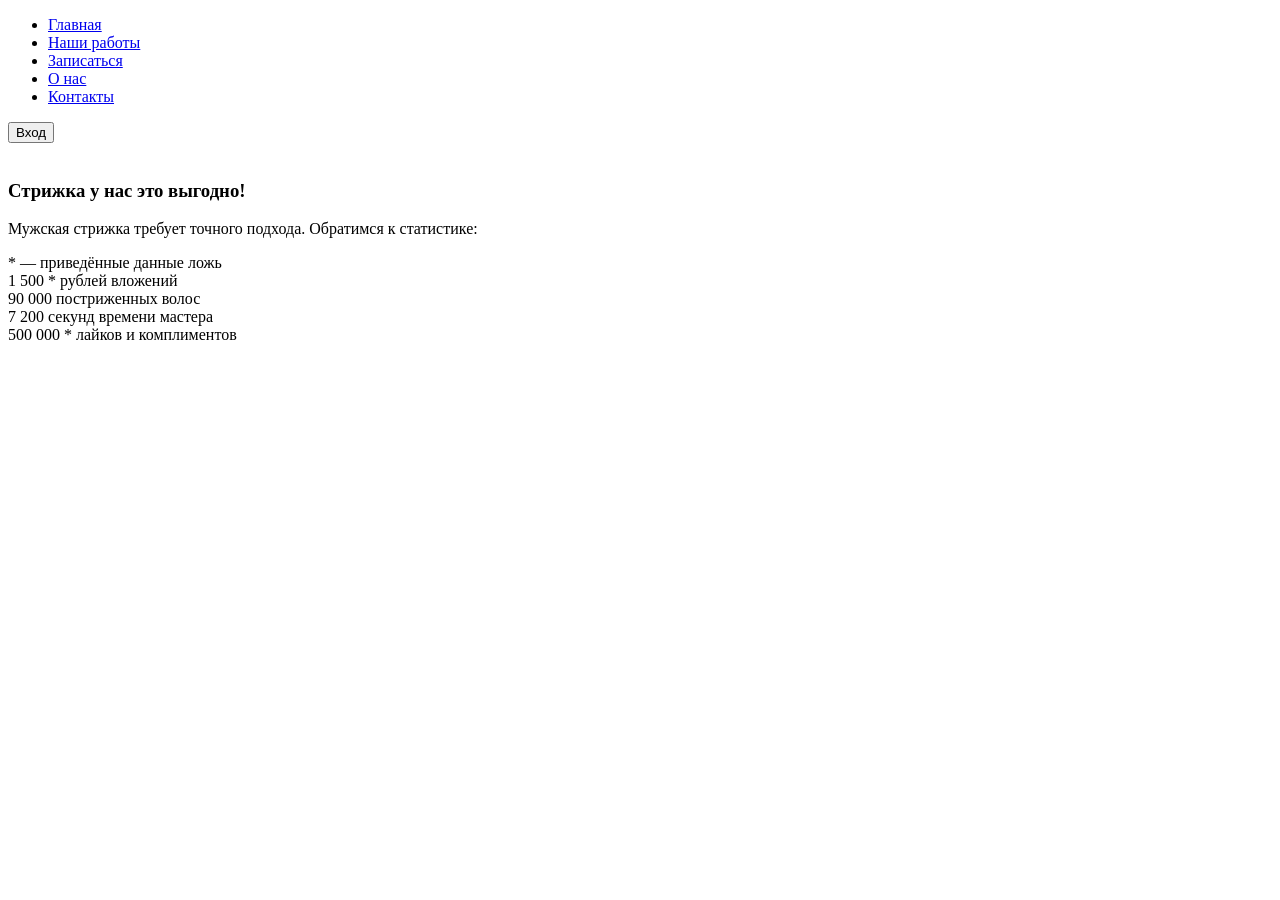
==== index.html @ 7c193f52 "index" ====
<!DOCTYPE html>
<html lang="ru">
<head>
	<meta charset="UTF-8">
	<title>Барбершоп Borodinski</title>
	<meta name="viewport" content="width=device-width,initial-scale=1">
	
	<link href="libs/bootstrap/bootstrap-grid-3.3.1.min.css" rel="stylesheet">
	<link href="css/style.css" rel="stylesheet">

	
</head>
<body>
  
    <header>
        
		<div class="wrap-top">
		
			<div class="container">
				<div class="row">
					<div class="col-md-10">
					
						<nav>
							<ul class="main-menu">
								<li><a href="#">Главная</a></li>
								<li><a href="#">Наши работы</a></li>
								<li><a href="#">Записаться</a></li>
								<li><a href="#">О нас</a></li>
								<li><a href="#">Контакты</a></li>
							</ul>
						</nav>
					
					
					</div>
					<div class="col-md-2">
					
					    <button class="but">Вход</button>
					   
					
					</div>
				</div>
				
				
				
				
				
			</div>
			
			<div class="wrap-logo">
			
				<div class="container">
				
					<div class="row">
						
						<div class="col-md-3"></div>
							
						<div class="col-md-6">
								
							<div class="parent-logo">
								
								<img src="img/logo.png" alt="">
									
							</div>
								
						</div>
							
						<div class="col-md-3"></div>
						
						
						
						
							
					</div>
				
				</div>
			
			</div>
			
			<div class="wrap-number">
			    
				
								
				<div class="number">
									
					<div class="nub-text">
										
						<h3>Стрижка у нас это выгодно!</h3>
						<p>Мужская стрижка требует точного подхода. Обратимся к статистике:</p>
						<span>* — приведённые данные ложь</span>	
					</div>
							
					<div class="nub">
					
					    <div class="number-block">
						
						    <span class="big-num">1 500 *</span>
						    <span>рублей вложений</span>
						</div>
						
					    <div class="number-block">
						
						    <span class="big-num">90 000</span>
						    <span>постриженных волос</span>
						</div> 

					</div>
					
					<div class="nub">
						<div class="number-block">
						
						    <span class="big-num">7 200</span>
						    <span>секунд времени мастера</span>
						</div> 
						
						<div class="number-block">
						
						    <span class="big-num">500 000 *</span>
						    <span>лайков и комплиментов</span>
						</div>
						
					</div>
									
				</div>
					
			
			</div>
		
        </div>
  
  
    </header>


	<script src="js/script.min.js"></script>
</body>
</html>
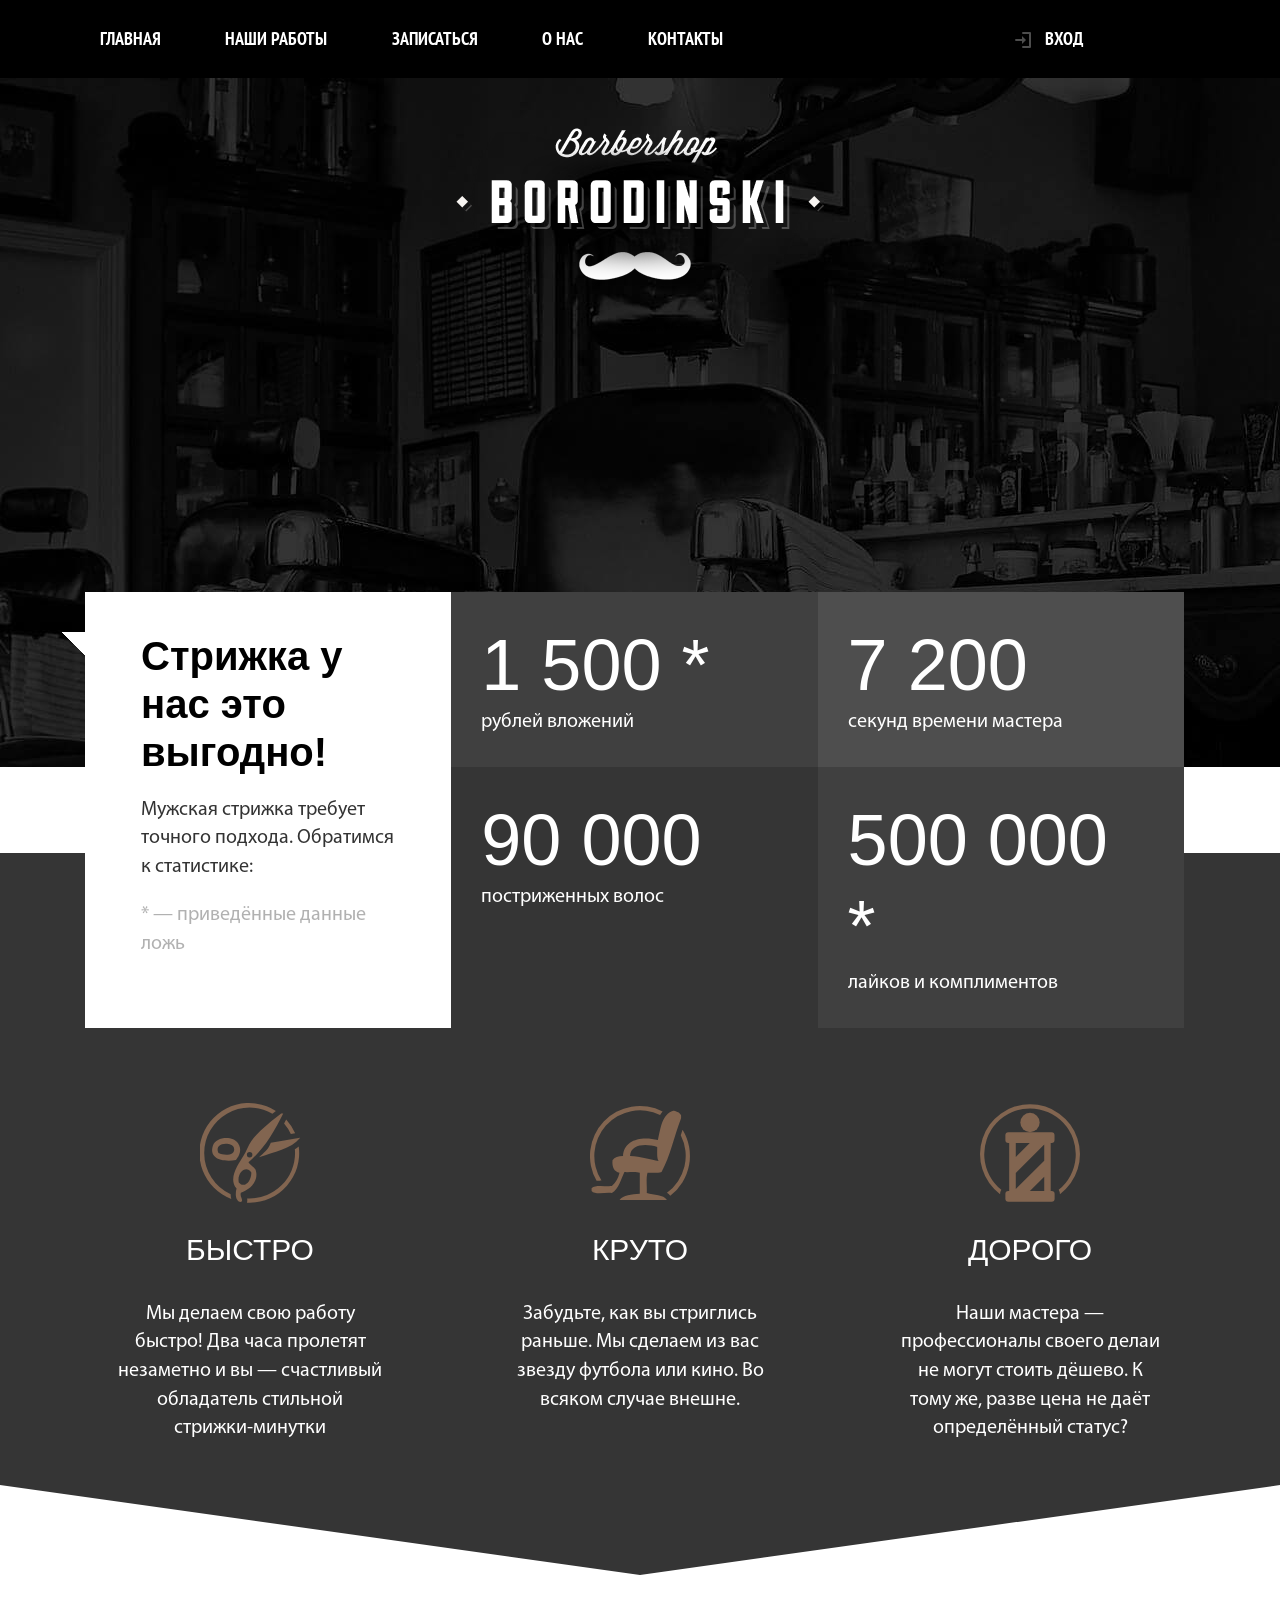
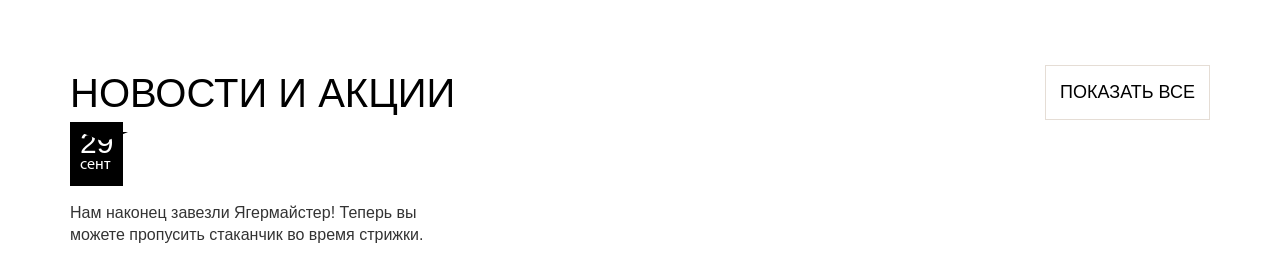
==== commit 4434a576: "progres 10.06" ====
--- a/index.html
+++ b/index.html
@@ -76,60 +76,178 @@
 			
 			</div>
 			
-			<div class="wrap-number">
-			    
-				
-								
-				<div class="number">
-									
-					<div class="nub-text">
-										
-						<h3>Стрижка у нас это выгодно!</h3>
-						<p>Мужская стрижка требует точного подхода. Обратимся к статистике:</p>
-						<span>* — приведённые данные ложь</span>	
-					</div>
-							
-					<div class="nub">
-					
-					    <div class="number-block">
-						
-						    <span class="big-num">1 500 *</span>
-						    <span>рублей вложений</span>
-						</div>
-						
-					    <div class="number-block">
-						
-						    <span class="big-num">90 000</span>
-						    <span>постриженных волос</span>
-						</div> 
-
-					</div>
-					
-					<div class="nub">
-						<div class="number-block">
-						
-						    <span class="big-num">7 200</span>
-						    <span>секунд времени мастера</span>
-						</div> 
-						
-						<div class="number-block">
-						
-						    <span class="big-num">500 000 *</span>
-						    <span>лайков и комплиментов</span>
-						</div>
-						
-					</div>
-									
-				</div>
-					
-			
-			</div>
+		
 		
         </div>
   
   
     </header>
-
+	
+	
+	<div class="wrap-number">
+			    
+				
+								
+		<div class="number">
+									
+			<div class="nub-text">
+										
+				<h3>Стрижка у нас это выгодно!</h3>
+				<p>Мужская стрижка требует точного подхода. Обратимся к статистике:</p>
+				<span>* — приведённые данные ложь</span>	
+			</div>
+							
+			<div class="nub">
+					
+				<div class="number-block">
+						
+				    <span class="big-num">1 500 *</span>
+				    <span>рублей вложений</span>
+					
+				</div>
+						
+				<div class="number-block">
+						
+					<span class="big-num">90 000</span>
+					<span>постриженных волос</span>
+							
+				</div> 
+
+			</div>
+					
+			<div class="nub">
+						
+				<div class="number-block">
+						
+					<span class="big-num">7 200</span>
+					<span>секунд времени мастера</span>
+					
+				</div> 
+						
+				<div class="number-block">
+						
+				    <span class="big-num">500 000 *</span>
+					<span>лайков и комплиментов</span>
+							
+				</div>
+						
+			</div>
+									
+		</div>
+					
+			
+	</div>
+	
+	<div class="info-wrap">
+	    
+		<div class="container">
+		
+		    <div class="row">
+			    
+				<div class="paren-info">
+			
+					<div class="col-md-4">
+					    
+						<img src="img/advantage-1-illustration.svg" alt="">
+						
+						<span class="title">БЫСТРО</span>
+						<p>Мы делаем свою работу быстро! Два часа пролетят незаметно и вы — счастливый обладатель стильной стрижки-минутки</p>
+					
+					</div>
+					
+					<div class="col-md-4">
+					
+					    
+						<img src="img/advantage-2-illustration.svg" alt="">
+						<span class="title">КРУТО</span>
+					    <p>Забудьте, как вы стриглись раньше. Мы сделаем из вас звезду футбола или кино. 
+						Во всяком случае внешне.
+						</p> 
+												 
+					</div>
+					
+					<div class="col-md-4">
+					
+					    <img src="img/advantage-3-illustration.svg" alt="">
+						<span class="title">ДОРОГО</span>
+					    <p>Наши мастера — профессионалы своего делаи не могут стоить дёшево. К тому же, разве цена не даёт определённый статус?</p>
+						
+					</div>
+			    
+				</div>
+			
+			</div>
+		
+		
+		</div>
+		
+		
+		
+		
+		<div class="header-triangle_block">
+			<svg class="header-triangle_image"  viewBox="0 0 100 100" preserveAspectRatio="none">
+				<polygon fill="#fff"  points="50,50 100,0 100,100 0,100, 0,0"></polygon>
+			</svg>
+				
+        </div>
+	
+	</div>
+
+	
+	<div class="news-wrap">
+	
+	    <div class="container">
+		    
+			<div class="row">
+			
+				<div class="col-md-10">
+				
+				    <span class="news-title">Новости и акции</span>
+				
+				</div>
+				<div class="col-md-2">
+				
+				    <div class="but-transparent">
+					
+					    <span>ПОКАЗАТЬ ВСЕ</span>
+					
+					</div>
+				
+				</div>
+				
+		    </div>
+			
+			<div class="row">
+			    
+				<div class="news">
+				
+					<div class="col-md-4">
+					
+					    <div class="once-new">
+						
+						    <div class="new-data">
+							
+								<span>29</span>
+								<span>сент</span>
+								
+							</div>
+							
+							<p>Нам наконец завезли Ягермайстер! Теперь вы можете пропусить стаканчик во время стрижки.</p>
+						
+						</div>
+					
+					</div>
+					<div class="col-md-4"></div>
+					<div class="col-md-4"></div>
+				</div>
+			
+			</div>
+			
+			
+		</div>
+	
+	</div>
+	
 
 	<script src="js/script.min.js"></script>
 </body>
--- a/css/style.css
+++ b/css/style.css
@@ -0,0 +1,204 @@
+@import url("normalize.css");
+@import url("fonts.css");
+.wrap-top {
+  background-color: #000; }
+
+.main-menu {
+  padding: 0px;
+  margin: 0px; }
+  .main-menu li {
+    display: inline-block;
+    padding: 0px 30px; }
+    .main-menu li a {
+      color: #fff;
+      text-transform: uppercase;
+      font-family: "PTSans NarrowBold", sans-serif;
+      font-size: 18px;
+      display: block;
+      padding: 26px 0px;
+      position: relative; }
+      .main-menu li a:hover::after {
+        position: absolute;
+        content: "";
+        width: 100%;
+        height: 3px;
+        background-color: #826550;
+        bottom: -3px;
+        left: 0px;
+        right: 0px; }
+
+.but {
+  background-color: transparent;
+  font-family: "PTSans NarrowBold", sans-serif;
+  color: #fff;
+  font-size: 18px;
+  text-transform: uppercase;
+  border: 0px;
+  padding: 26px 0px;
+  position: relative;
+  display: block; }
+  .but:hover::after {
+    background-image: url("../img/login-tablet-hover.png"); }
+  .but::after {
+    position: absolute;
+    content: "";
+    background-image: url("../img/login.png");
+    width: 16px;
+    height: 16px;
+    left: -30px;
+    top: 32px;
+    background-size: cover; }
+
+.wrap-logo {
+  background-image: url("../img/bg-index.jpg");
+  background-size1: cover;
+  background-position: center 0px;
+  padding-bottom: 175px; }
+  .wrap-logo .parent-logo {
+    padding: 50px 0px 260px 0px;
+    text-align: center; }
+
+.wrap-number {
+  background-color1: #353535; }
+
+.number {
+  display: flex;
+  max-width: 1110px;
+  margin: -175px auto 0px auto;
+  position: relative;
+  z-index: 1; }
+  .number div {
+    width: 33%;
+    display: block; }
+  .number .nub:nth-child(2) div:nth-child(1) {
+    background-color: #404040; }
+  .number .nub:nth-child(2) div:nth-child(2) {
+    background-color: #353535; }
+  .number .nub:nth-child(3) div:nth-child(1) {
+    background-color: #4e4e4e; }
+  .number .nub:nth-child(3) div:nth-child(2) {
+    background-color: #404040; }
+  .number .nub-text {
+    background-color: #fff;
+    padding: 40px 56px 2px 56px;
+    position: relative; }
+    .number .nub-text::before {
+      position: absolute;
+      content: "";
+      background-image: url("../img/triangle.png");
+      width: 23px;
+      height: 23px;
+      left: -23px;
+      top: 40px; }
+    .number .nub-text h3 {
+      font-family: "PT Sans Narrow", sans-serif;
+      font-size: 40px;
+      color: #000;
+      line-height: 1.2;
+      margin: 0px; }
+    .number .nub-text p {
+      font-family: "Myriad Pro Regular", sans-serif;
+      font-size: 20px; }
+    .number .nub-text span {
+      font-family: "Myriad Pro Regular", sans-serif;
+      font-size: 20px;
+      color: #000;
+      opacity: 0.3; }
+  .number .nub div {
+    width: 100%;
+    padding: 30px; }
+  .number .nub .number-block .big-num {
+    font-family: "PT Sans Narrow", sans-serif;
+    font-size: 72px;
+    color: #ffffff;
+    display: block;
+    line-height: 1.2; }
+  .number .nub .number-block span {
+    font-family: "Myriad Pro Regular", sans-serif;
+    font-size: 20px;
+    color: #fff; }
+
+.info-wrap {
+  background-color: #353535;
+  margin-top: -175px;
+  padding-top: 250px;
+  color: #fff;
+  position: relative;
+  padding-bottom: 200px; }
+
+.paren-info img {
+  max-width: 100px;
+  height: 100px; }
+
+.paren-info div {
+  text-align: center; }
+
+.paren-info .title {
+  display: block;
+  font-family: "PT Sans Narrow", sans-serif;
+  font-size: 30px;
+  padding: 26px 0px; }
+
+.paren-info p {
+  font-family: "Myriad Pro Regular", sans-serif;
+  font-size: 20px;
+  padding: 2px 46px;
+  margin-top: 0px; }
+
+.header-triangle_block {
+  width: 100%;
+  position: absolute;
+  bottom: 0px;
+  margin: 0rem auto; }
+
+.header-triangle_image {
+  height: 180px;
+  width: 100%;
+  bottom: 0px;
+  position: absolute; }
+
+.news-wrap .news-title {
+  font-family: "PT Sans Narrow", sans-serif;
+  font-size: 40px;
+  text-transform: uppercase;
+  color: #000; }
+
+.but-transparent {
+  border: 1px solid #e5ddd5;
+  cursor: pointer; }
+  .but-transparent:hover span {
+    color: #826550; }
+  .but-transparent span {
+    font-family: "PT Sans Narrow", sans-serif;
+    font-size: 18px;
+    text-transform: uppercase;
+    color: #000;
+    display: block;
+    padding: 14px;
+    text-align: center; }
+
+.news .new-data {
+  background-color: #000;
+  color: #fff;
+  display: inline-block;
+  padding: 10px;
+  position: relative; }
+  .news .new-data p {
+    font-size: 18px;
+    font-family: "Myriad Pro Regular", sans-serif; }
+  .news .new-data span:first-child {
+    font-size: 30px;
+    font-family: "PT Sans Narrow", sans-serif;
+    display: block;
+    line-height: 0.7; }
+  .news .new-data span:last-child {
+    font-size: 16px;
+    font-family: "Myriad Pro Regular", sans-serif;
+    line-height: 0.7; }
+  .news .new-data:before {
+    position: absolute;
+    content: "";
+    background-image: url("../img/Vector_Smart_Object.svg");
+    background-repeat: no-repeat;
+    width: 100px;
+    height: 10px; }
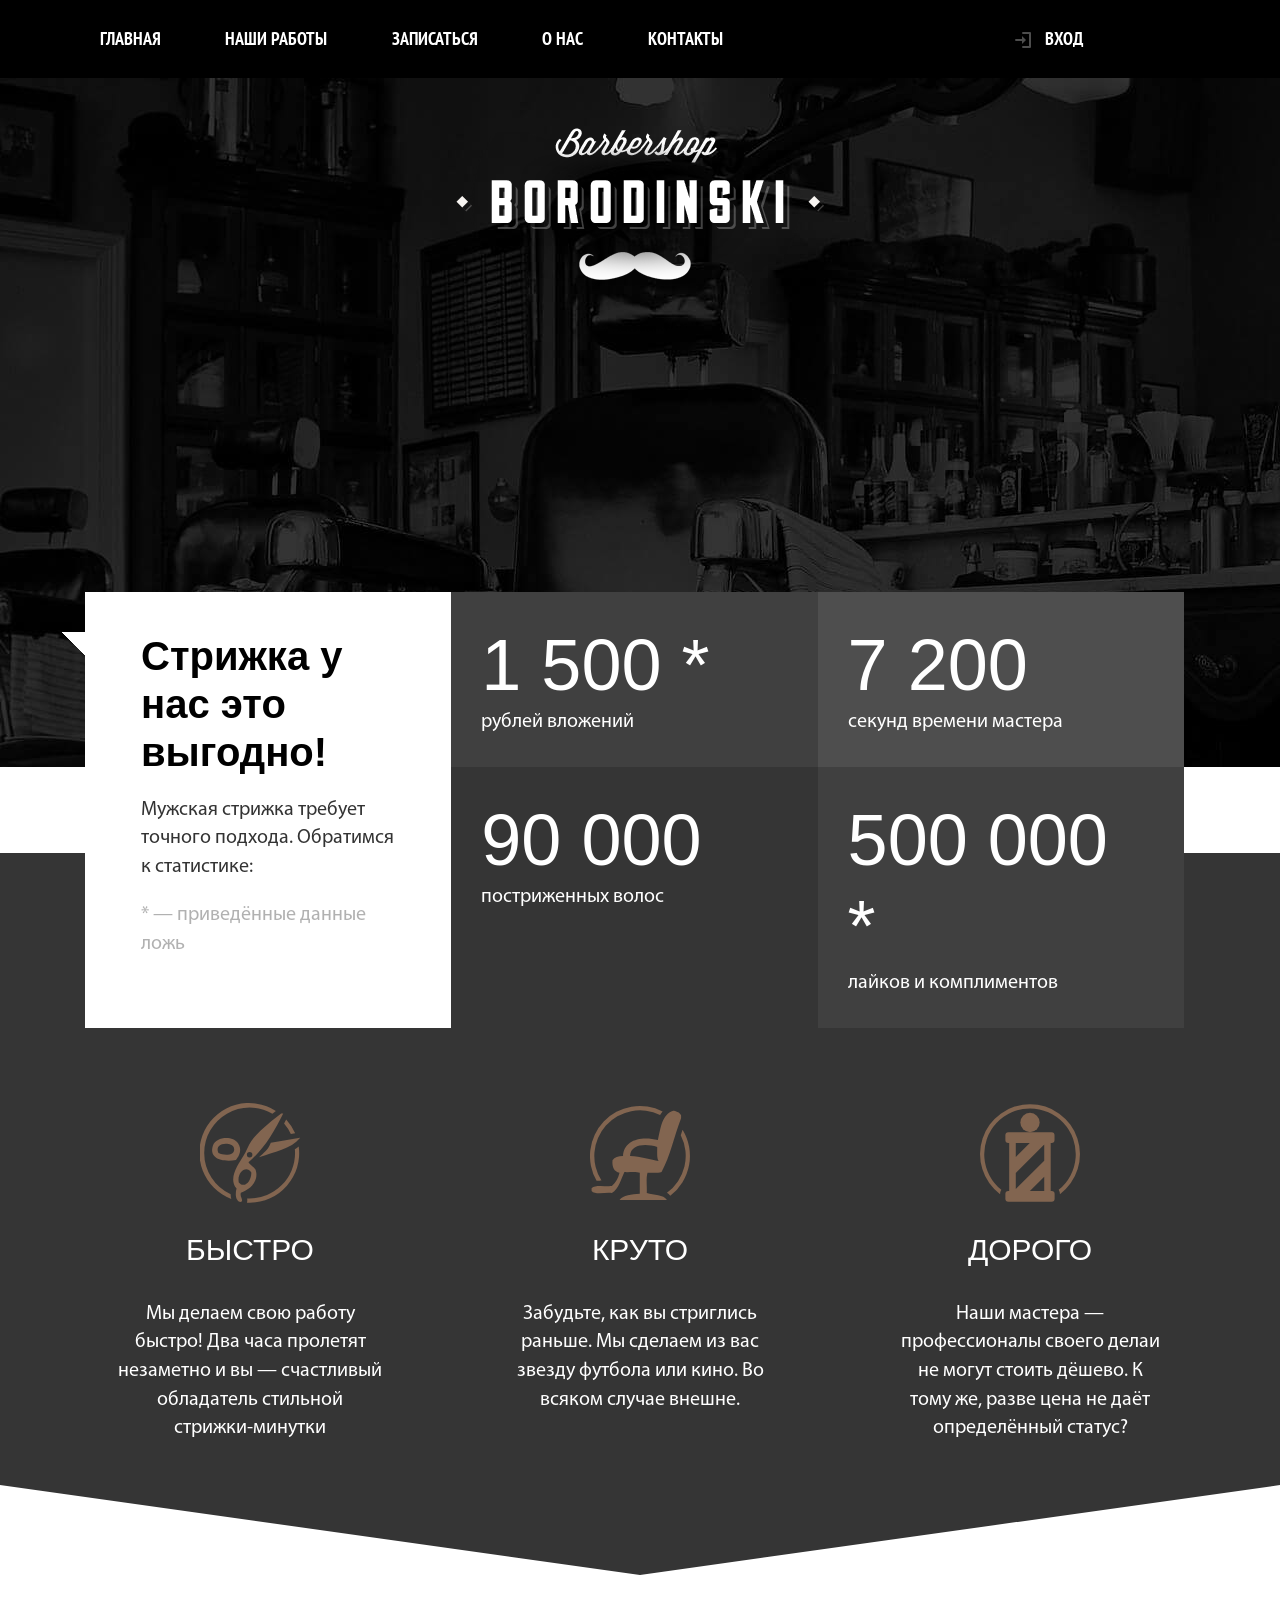
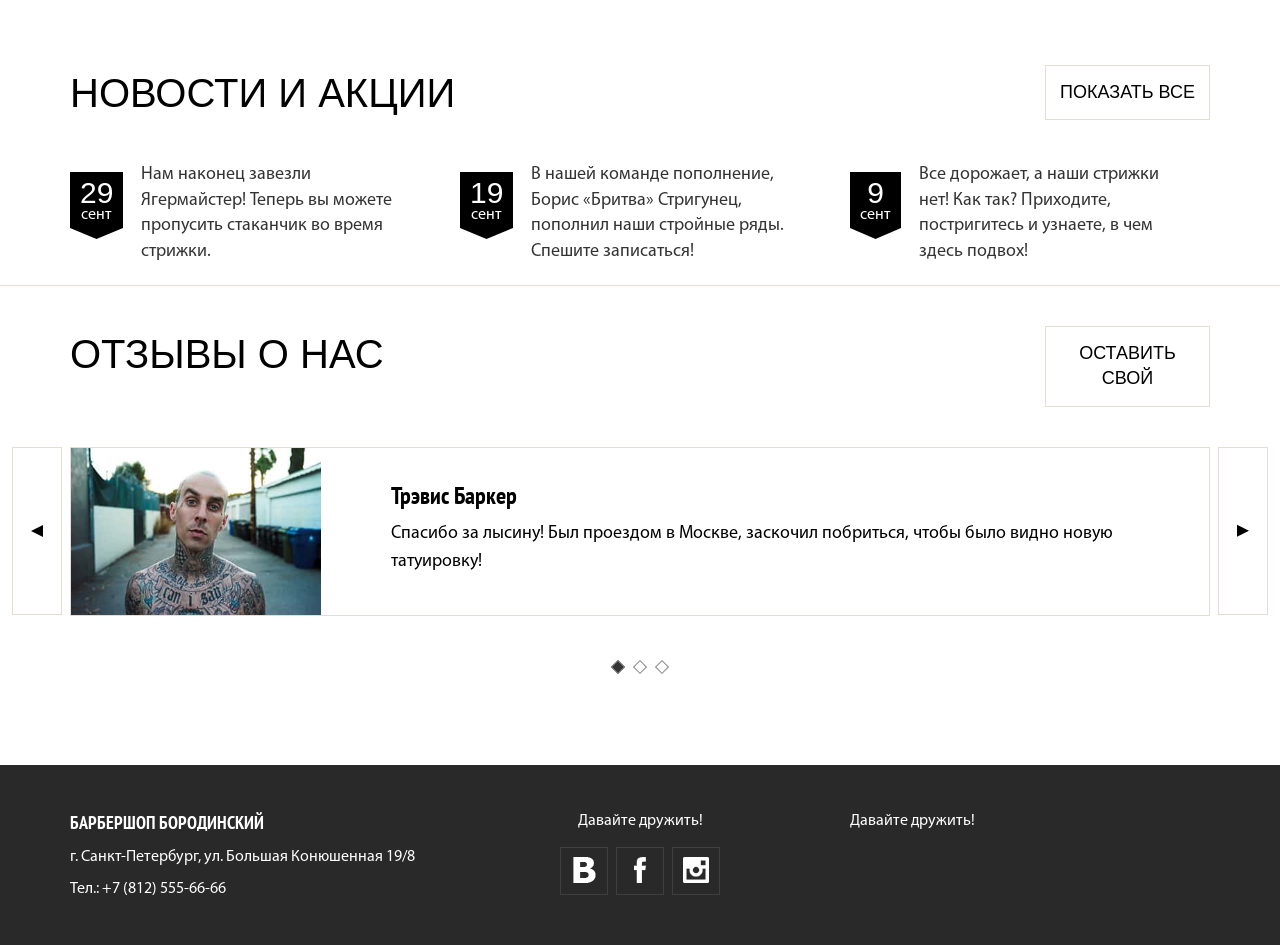
==== commit 654110cc: "progres 11.06" ====
--- a/index.html
+++ b/index.html
@@ -5,10 +5,12 @@
 	<title>Барбершоп Borodinski</title>
 	<meta name="viewport" content="width=device-width,initial-scale=1">
 	
+	<link href="libs/owlcarousel/owl.theme.default.css" type="text/css" rel="stylesheet" />
+	
 	<link href="libs/bootstrap/bootstrap-grid-3.3.1.min.css" rel="stylesheet">
 	<link href="css/style.css" rel="stylesheet">
 
-	
+	<script src="libs/jquery-3.1.1.min.js"></script> 
 </head>
 <body>
   
@@ -219,7 +221,7 @@
 			
 			<div class="row">
 			    
-				<div class="news">
+				<div class="news clearfix">
 				
 					<div class="col-md-4">
 					
@@ -232,13 +234,52 @@
 								
 							</div>
 							
-							<p>Нам наконец завезли Ягермайстер! Теперь вы можете пропусить стаканчик во время стрижки.</p>
-						
-						</div>
-					
-					</div>
-					<div class="col-md-4"></div>
-					<div class="col-md-4"></div>
+							<div class="new">
+								<p>Нам наконец завезли Ягермайстер! Теперь вы можете пропусить стаканчик во время стрижки.</p>
+						    </div>
+							
+						</div>
+					
+					</div>	
+					
+					<div class="col-md-4">
+					
+					    <div class="once-new">
+						
+						    <div class="new-data">
+							
+								<span>19</span>
+								<span>сент</span>
+								
+							</div>
+							
+							<div class="new">
+								<p>В нашей команде пополнение, Борис «Бритва» Стригунец, пополнил наши стройные ряды. Спешите записаться!</p>
+						    </div>
+							
+						</div>
+					
+					</div>	
+					
+					<div class="col-md-4">
+					
+					    <div class="once-new">
+						
+						    <div class="new-data">
+							
+								<span>9</span>
+								<span>сент</span>
+								
+							</div>
+							
+							<div class="new">
+								<p>Все дорожает, а наши стрижки нет! Как так? Приходите, постригитесь и узнаете, в чем здесь подвох!</p>
+						    </div>
+							
+						</div>
+					
+					</div>
+					
 				</div>
 			
 			</div>
@@ -248,7 +289,153 @@
 	
 	</div>
 	
+	
+	<div class="reviews-wrap">
+	
+	    <div class="container">
+		
+	    	<div class="row">
+			
+				<div class="col-md-10">
+				
+				    <span class="news-title">Отзывы о нас</span>
+				
+				</div>
+				
+				<div class="col-md-2">
+				
+				    <div class="but-transparent">
+					
+					    <span>Оставить свой</span>
+					
+					</div>
+				
+				</div>
+				
+		    </div>
+			
+			<div class="row">
+			    
+				<div class="col-md-12">
+				
+					<div class="slider owl-carousel parent-slider">
+					
+					
+						<div class="slide">
+						
+							<div class="slide-img">
+							
+								<img src="img/travis.jpg" alt="">
+							
+							</div>
+							
+							<div class="slide-text">
+							
+								<span class="slide-name">Трэвис Баркер</span>
+								<p>Спасибо за лысину! Был проездом в Москве, заскочил побриться, чтобы было видно новую татуировку!</p>
+							
+							</div>
+						
+						</div>
+								
+								
+						<div class="slide">
+						
+							<div class="slide-img">
+							
+								<img src="img/travis.jpg" alt="">
+							
+							</div>
+							
+							<div class="slide-text">
+							
+								<span class="slide-name">Трэвис Баркер</span>
+								<p>Спасибо за лысину! Был проездом в Москве, заскочил побриться, чтобы было видно новую татуировку!</p>
+							
+							</div>
+						
+						</div>
+						
+						
+						<div class="slide">
+						
+							<div class="slide-img">
+							
+								<img src="img/travis.jpg" alt="">
+							
+							</div>
+							
+							<div class="slide-text">
+							
+								<span class="slide-name">Трэвис Баркер</span>
+								<p>Спасибо за лысину! Был проездом в Москве, заскочил побриться, чтобы было видно новую татуировку!</p>
+							
+							</div>
+						
+						</div>
+					
+					
+					</div>
+			    
+				</div>
+			
+			</div>
+			
+			
+			
+	    </div>
+	
+	</div>
+	
+	<footer>
+	
+	    <div class="container">
+		
+		    <div class="row">
+		
+				<div class="col-md-4">
+				
+				    <span class="foot-title">Барбершоп Бородинский</span>
 
-	<script src="js/script.min.js"></script>
+					<span>г. Санкт-Петербург, ул. Большая Конюшенная 19/8<br>
+					Тел.: +7 (812) 555-66-66</span>
+				
+				
+				</div>
+				
+				<div class="col-md-4">
+				
+				    <div class="social">
+				    
+					    <span>Давайте дружить!</span>
+						
+						<div class="social-wrap">
+						
+						    <a href="#"><img src="img/vk-big.png" alt=""></a>
+						    <a href="#"><img src="img/fb-big.png" alt=""></a>
+						    <a href="#"><img src="img/ig-big.png" alt=""></a>
+						
+						</div>
+					
+					</div>
+				
+				</div>
+				
+				<div class="col-md-4">
+				
+				    <span>Давайте дружить!</span>
+				
+				</div>
+			
+			</div>
+		
+		</div>
+	
+	</footer>
+
+	<script src="libs/owlcarousel/owl.carousel.min.js"></script>
+    
+	<script src="js/common.js"></script>
+	<!-- <script src="js/script.min.js"></script> -->
 </body>
 </html>
--- a/css/style.css
+++ b/css/style.css
@@ -1,5 +1,50 @@
 @import url("normalize.css");
 @import url("fonts.css");
+.owl-stage {
+  display: flex; }
+
+.owl-stage-outer {
+  overflow: hidden; }
+
+.owl-prev,
+.owl-next {
+  width: 50px;
+  border: 1px solid #e5ddd5;
+  height: 100%;
+  cursor: pointer;
+  display: flex;
+  justify-content: center; }
+  .owl-prev img,
+  .owl-next img {
+    max-width: 12px; }
+
+.owl-nav {
+  position: absolute;
+  width: 100%;
+  height: 100%;
+  top: 0px;
+  max-height: 168px; }
+
+.owl-next {
+  float: right;
+  margin-right: -58px; }
+
+.owl-prev {
+  float: left;
+  margin-left: -58px; }
+
+.owl-dots {
+  margin-top: 40px; }
+
+body .owl-dots .owl-dot {
+  border-radius: 0px;
+  border: 1px solid #858483;
+  transform: rotate(45deg);
+  cursor: pointer; }
+
+body .owl-dots .owl-dot.active {
+  background-color: #353535; }
+
 .wrap-top {
   background-color: #000; }
 
@@ -157,7 +202,7 @@
   bottom: 0px;
   position: absolute; }
 
-.news-wrap .news-title {
+.news-title {
   font-family: "PT Sans Narrow", sans-serif;
   font-size: 40px;
   text-transform: uppercase;
@@ -177,28 +222,104 @@
     padding: 14px;
     text-align: center; }
 
-.news .new-data {
-  background-color: #000;
-  color: #fff;
-  display: inline-block;
-  padding: 10px;
+.news-wrap {
+  border-bottom: 1px solid #e5ddd5; }
+
+.news {
+  margin: 40px 0px 20px 0px; }
+  .news .new-data {
+    background-color: #000;
+    color: #fff;
+    display: inline-block;
+    padding: 10px;
+    position: relative;
+    padding-bottom: 2px;
+    text-align: center; }
+    .news .new-data p {
+      font-size: 18px;
+      font-family: "Myriad Pro Regular", sans-serif; }
+    .news .new-data span:first-child {
+      font-size: 30px;
+      font-family: "PT Sans Narrow", sans-serif;
+      display: block;
+      line-height: 0.7; }
+    .news .new-data span:last-child {
+      font-size: 16px;
+      font-family: "Myriad Pro Regular", sans-serif;
+      line-height: 0.7; }
+    .news .new-data:before {
+      position: absolute;
+      content: "";
+      background-image: url("../img/Vector_Smart_Object.svg");
+      background-repeat: no-repeat;
+      width: 100%;
+      height: 12px;
+      bottom: -12px;
+      left: 0px;
+      right: 0px; }
+  .news .new p {
+    font-family: "Myriad Pro Regular", sans-serif;
+    font-size: 18px;
+    margin: 0px 18px; }
+  .news .once-new {
+    display: flex; }
+    .news .once-new .new-data {
+      align-self: start;
+      margin: 10px 0px; }
+
+.reviews-wrap {
+  padding: 40px 0px; }
+
+.slider {
+  margin: 40px 0px;
   position: relative; }
-  .news .new-data p {
+  .slider .slide {
+    display: flex;
+    border: 1px solid #e5ddd5; }
+  .slider .slide-img img {
+    max-width: 250px; }
+  .slider .slide-text {
+    padding: 0px 70px;
+    align-self: center; }
+    .slider .slide-text span {
+      font-family: "PTSans NarrowBold", sans-serif;
+      font-size: 24px;
+      color: #000;
+      font-weight: bold; }
+    .slider .slide-text p {
+      font-family: "Myriad Pro Regular", sans-serif;
+      font-size: 18px;
+      color: #000;
+      margin: 6px 0px;
+      line-height: 1.6; }
+
+footer {
+  background-color: #292929;
+  padding: 40px 0px;
+  color: #fff; }
+  footer span {
+    display: block;
+    font-family: "Myriad Pro Regular", sans-serif;
+    line-height: 2; }
+  footer .foot-title {
+    font-family: "PTSans NarrowBold", sans-serif;
     font-size: 18px;
-    font-family: "Myriad Pro Regular", sans-serif; }
-  .news .new-data span:first-child {
-    font-size: 30px;
-    font-family: "PT Sans Narrow", sans-serif;
-    display: block;
-    line-height: 0.7; }
-  .news .new-data span:last-child {
-    font-size: 16px;
-    font-family: "Myriad Pro Regular", sans-serif;
-    line-height: 0.7; }
-  .news .new-data:before {
-    position: absolute;
-    content: "";
-    background-image: url("../img/Vector_Smart_Object.svg");
-    background-repeat: no-repeat;
-    width: 100px;
-    height: 10px; }
+    color: #fff;
+    text-transform: uppercase; }
+  footer .social {
+    text-align: center; }
+  footer .social-wrap {
+    display: flex;
+    justify-content: center;
+    padding: 10px 0px; }
+    footer .social-wrap a {
+      display: inline-block;
+      height: 48px;
+      width: 48px;
+      border: 1px solid #3f3f3f;
+      padding-top: 9px;
+      text-align: center;
+      margin: 0px 4px; }
+      footer .social-wrap a img {
+        height: 26px;
+        display: inline-block; }
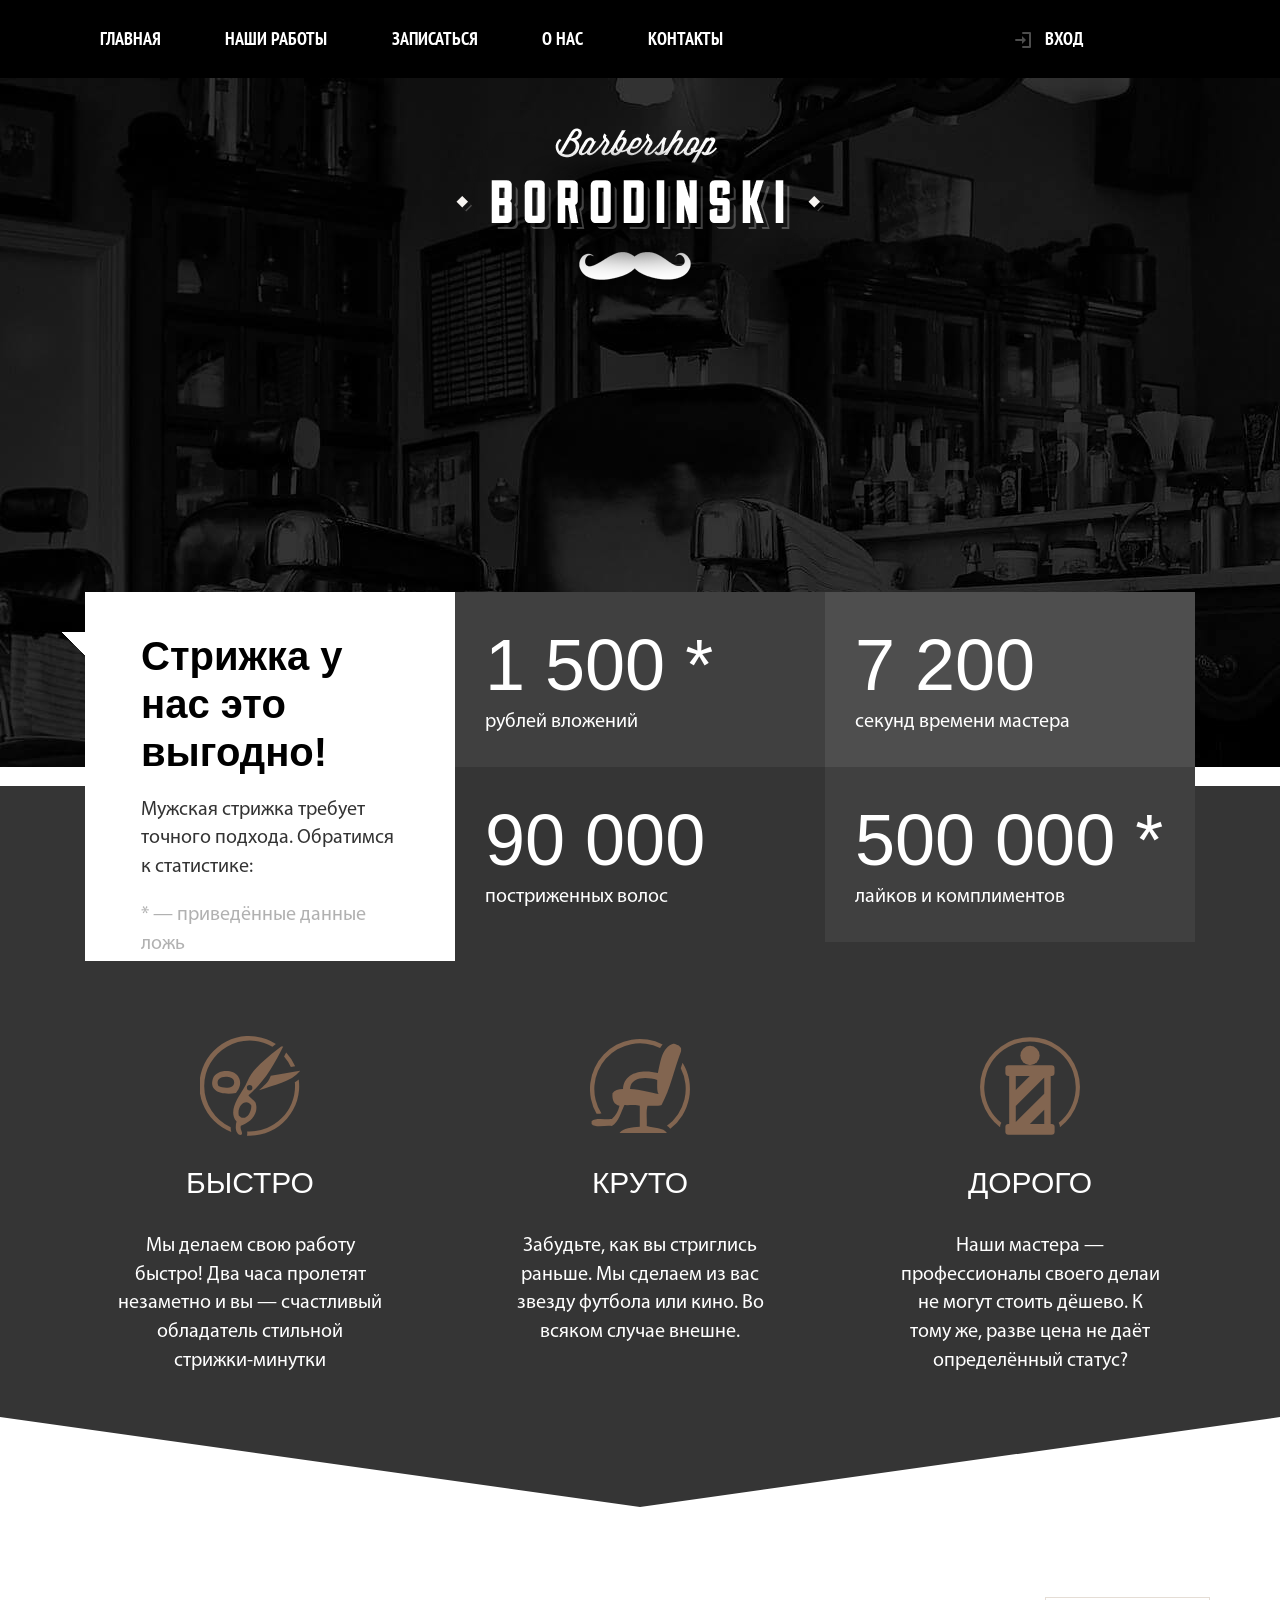
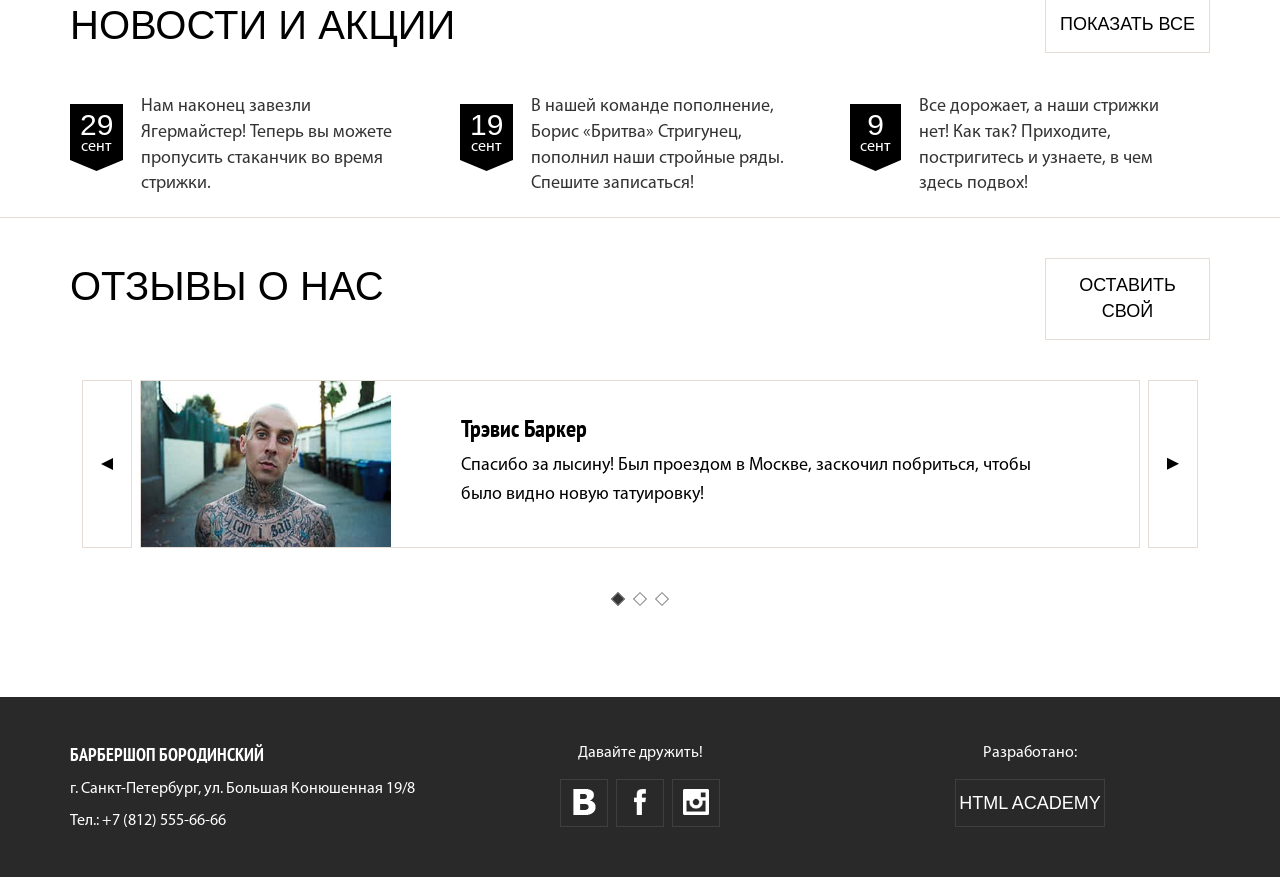
==== commit eb7a1b2f: "progres 15.06" ====
--- a/index.html
+++ b/index.html
@@ -6,6 +6,7 @@
 	<meta name="viewport" content="width=device-width,initial-scale=1">
 	
 	<link href="libs/owlcarousel/owl.theme.default.css" type="text/css" rel="stylesheet" />
+	<link href="libs/wow/animate.css" type="text/css" rel="stylesheet" />
 	
 	<link href="libs/bootstrap/bootstrap-grid-3.3.1.min.css" rel="stylesheet">
 	<link href="css/style.css" rel="stylesheet">
@@ -20,7 +21,7 @@
 		
 			<div class="container">
 				<div class="row">
-					<div class="col-md-10">
+					<div class="col-xs-12 col-sm-10 col-md-10">
 					
 						<nav>
 							<ul class="main-menu">
@@ -34,9 +35,48 @@
 					
 					
 					</div>
-					<div class="col-md-2">
-					
-					    <button class="but">Вход</button>
+					<div class="col-xs-12 col-sm-2 col-md-2">
+					
+					    <button class="but click-popap">Вход</button>
+						
+						
+						<div class="modal-close">
+
+
+							<div class="modal-content modal-content-show form-view" style="max-width: 280px;">
+
+								<div class="close-button"></div>
+
+								<h2>Получить чек-лист на подготовку груза</h2>
+
+
+								<div class="parent-popap">
+
+									<form method="post" action="email.php" id="question7">
+                                        <input name="form-name" type="hidden" value="Консультация">
+										<label for="name7">Ваше имя</label>
+										<input name="name7" id="name7" type="text"><br>
+
+										<label for="mail7">Ваша почта</label>
+										<input name="mail7" id="mail7" type="tel"><br>
+
+
+										<div class="mail-result"></div>
+										<input value="Отправить" type="submit" onclick="yaCounter51824444.reachGoal('form7'); return true;">
+
+									</form>
+
+								</div>
+
+
+							</div>
+
+
+
+
+					   	</div>
+						
+						
 					   
 					
 					</div>
@@ -150,30 +190,37 @@
 			
 					<div class="col-md-4">
 					    
-						<img src="img/advantage-1-illustration.svg" alt="">
-						
-						<span class="title">БЫСТРО</span>
-						<p>Мы делаем свою работу быстро! Два часа пролетят незаметно и вы — счастливый обладатель стильной стрижки-минутки</p>
-					
+						<div class="info-block">
+							
+							<img src="img/advantage-1-illustration.svg" alt="">
+							
+							<span class="title">БЫСТРО</span>
+							<p>Мы делаем свою работу быстро! Два часа пролетят незаметно и вы — счастливый обладатель стильной стрижки-минутки</p>
+							
+					    </div>
 					</div>
 					
 					<div class="col-md-4">
-					
 					    
-						<img src="img/advantage-2-illustration.svg" alt="">
-						<span class="title">КРУТО</span>
-					    <p>Забудьте, как вы стриглись раньше. Мы сделаем из вас звезду футбола или кино. 
-						Во всяком случае внешне.
-						</p> 
-												 
+					    <div class="info-block">
+							<img src="img/advantage-2-illustration.svg" alt="">
+							<span class="title">КРУТО</span>
+							<p>Забудьте, как вы стриглись раньше. Мы сделаем из вас звезду футбола или кино. 
+							Во всяком случае внешне.
+							</p> 
+													 
+						</div>
+						
 					</div>
 					
 					<div class="col-md-4">
-					
-					    <img src="img/advantage-3-illustration.svg" alt="">
-						<span class="title">ДОРОГО</span>
-					    <p>Наши мастера — профессионалы своего делаи не могут стоить дёшево. К тому же, разве цена не даёт определённый статус?</p>
-						
+					    
+						<div class="info-block">
+							<img src="img/advantage-3-illustration.svg" alt="">
+							<span class="title">ДОРОГО</span>
+							<p>Наши мастера — профессионалы своего делаи не могут стоить дёшево. К тому же, разве цена не даёт определённый статус?</p>
+							
+						</div>
 					</div>
 			    
 				</div>
@@ -202,12 +249,12 @@
 		    
 			<div class="row">
 			
-				<div class="col-md-10">
+				<div class="col-sm-9 col-md-10">
 				
 				    <span class="news-title">Новости и акции</span>
 				
 				</div>
-				<div class="col-md-2">
+				<div class="col-sm-3 col-md-2">
 				
 				    <div class="but-transparent">
 					
@@ -296,13 +343,13 @@
 		
 	    	<div class="row">
 			
-				<div class="col-md-10">
+				<div class="col-sm-9 col-md-9 col-lg-10">
 				
 				    <span class="news-title">Отзывы о нас</span>
 				
 				</div>
 				
-				<div class="col-md-2">
+				<div class="col-sm-3 col-md-3 col-lg-2">
 				
 				    <div class="but-transparent">
 					
@@ -393,17 +440,21 @@
 		
 		    <div class="row">
 		
-				<div class="col-md-4">
-				
-				    <span class="foot-title">Барбершоп Бородинский</span>
-
-					<span>г. Санкт-Петербург, ул. Большая Конюшенная 19/8<br>
-					Тел.: +7 (812) 555-66-66</span>
-				
-				
-				</div>
-				
-				<div class="col-md-4">
+				<div class="col-sm-12 col-md-4">
+				    
+					<div class="foot-adres">
+					
+						<span class="foot-title">Барбершоп Бородинский</span>
+
+						<span>г. Санкт-Петербург, ул. Большая Конюшенная 19/8<br>
+						Тел.: +7 (812) 555-66-66</span>
+					
+					</div>
+				
+				
+				</div>
+				
+				<div class="col-sm-6 col-md-4">
 				
 				    <div class="social">
 				    
@@ -421,9 +472,21 @@
 				
 				</div>
 				
-				<div class="col-md-4">
-				
-				    <span>Давайте дружить!</span>
+				<div class="col-sm-6 col-md-4">
+				    
+					<div class="designed-by">
+					
+					    <span>Разработано:</span>
+						
+						<div class="but-transparent-darck">
+						
+							<span>HTML ACADEMY</span>
+						
+						</div>
+						
+					</div>
+					
+				    
 				
 				</div>
 			
@@ -434,6 +497,7 @@
 	</footer>
 
 	<script src="libs/owlcarousel/owl.carousel.min.js"></script>
+	<script src="libs/wow/wow.js"></script>
     
 	<script src="js/common.js"></script>
 	<!-- <script src="js/script.min.js"></script> -->
--- a/css/style.css
+++ b/css/style.css
@@ -1,5 +1,89 @@
 @import url("normalize.css");
 @import url("fonts.css");
+.modal-open-parent {
+  display: none;
+  color: #333; }
+
+.modal-open-parent {
+  position: fixed;
+  position1: relative;
+  bottom: 0px;
+  right: 0px;
+  background-color: rgba(0, 0, 0, 0.7);
+  top: 0px;
+  left: 0px;
+  z-index: 100;
+  overflow1: auto;
+  overflow-y: scroll;
+  text-align: center; }
+
+.modal-content {
+  background-color: #ffffff;
+  position1: fixed;
+  position: relative;
+  text-align: left;
+  padding: 20px;
+  left1: 50%;
+  z-index: 100;
+  display1: none;
+  display: block;
+  border-radius: 5px;
+  box-shadow: 0 0 10px #000;
+  top: 40px;
+  max-width: 1030px;
+  overflow-y1: auto;
+  overflow-x1: auto;
+  overflow1: auto;
+  overflow-y1: scroll;
+  display: inline-block;
+  margin1: 10px 0px;
+  margin: 10px 20px;
+  min-width: 270px;
+  min-width1: 600px;
+  margin-bottom: 70px;
+  text-align: center; }
+
+.modal-content h2 {
+  text-align: center;
+  font-size: 22px; }
+
+.modal-content label {
+  width: 80%;
+  display: block;
+  margin: auto;
+  text-align: left; }
+
+.modal-content input {
+  width: 80%;
+  margin-top: 10px;
+  margin-bottom: 10px; }
+
+.modal-content input[type="submit"] {
+  background-color: #396aca;
+  color: #fff;
+  border: none; }
+
+.modal-close {
+  display: none; }
+
+.modal-content-show {
+  animation: bounce 1.2s; }
+
+@keyframes bounce {
+  0% {
+    transform: translateY(-1000px); }
+  50% {
+    transform: translateY(10px); }
+  100% {
+    transform: translateY(0px); } }
+
+/*
+.cart-back {
+  -webkid-transform: rotateY(-360deg);
+  transform: rotateY(-360deg);
+  transition: all 1s;
+}
+*/
 .owl-stage {
   display: flex; }
 
@@ -113,7 +197,7 @@
   position: relative;
   z-index: 1; }
   .number div {
-    width: 33%;
+    width: 33.33%;
     display: block; }
   .number .nub:nth-child(2) div:nth-child(1) {
     background-color: #404040; }
@@ -323,3 +407,116 @@
       footer .social-wrap a img {
         height: 26px;
         display: inline-block; }
+  footer .designed-by {
+    text-align: center; }
+
+.but-transparent-darck {
+  border: 1px solid #3f3f3f;
+  cursor: pointer;
+  max-width: 150px;
+  margin: 10px auto;
+  height1: 48px;
+  padding: 5.2px 2px; }
+  .but-transparent-darck span {
+    font-family: "PT Sans Narrow", sans-serif;
+    font-size: 18px;
+    text-transform: uppercase;
+    color: #fff;
+    display: block;
+    padding1: 14px;
+    text-align: center; }
+
+@media only screen and (max-width: 1280px) {
+  .slider {
+    max-width: 1000px;
+    margin: 40px auto; }
+  .slider .slide {
+    max-width: 1000px; } }
+
+@media only screen and (max-width: 1200px) {
+  .wrap-logo .parent-logo {
+    padding: 50px 0px 150px 0px; }
+  .slider {
+    max-width: 822px; } }
+
+@media only screen and (max-width: 992px) {
+  .main-menu li {
+    padding: 0px 16px; }
+  .number .nub .number-block .big-num {
+    font-size: 52px; }
+  .number .nub .number-block span {
+    font-size: 18px; }
+  .number .nub-text {
+    padding: 26px 14px 2px 14px; }
+  .number .nub-text h3 {
+    font-size: 38px; }
+  .number .nub-text p {
+    font-size: 18px; }
+  .number .nub-text span {
+    font-size: 16px; }
+  .owl-nav {
+    display: none; }
+  .info-block {
+    max-width: 400px;
+    margin: auto; }
+  .foot-adres {
+    text-align: center; }
+  .paren-info p {
+    font-size: 18px; }
+  .info-wrap {
+    padding-top: 220px; }
+  .paren-info .title {
+    padding: 14px 0px; }
+  .paren-info div {
+    margin-bottom: 46px; }
+  .info-wrap {
+    padding-bottom: 66px; }
+  .header-triangle_image {
+    height: 130px; } }
+
+@media only screen and (max-width: 768px) {
+  .main-menu {
+    display: none; }
+  .but {
+    float: right; }
+  .number {
+    flex-wrap: wrap; }
+  .number > div {
+    width: 100%; }
+  .wrap-number {
+    text-align: center; }
+  .but-transparent {
+    max-width: 200px; }
+  .news-title {
+    display: block;
+    text-align: center;
+    margin-bottom: 20px; }
+  .but-transparent {
+    margin: auto; }
+  .slider .slide {
+    flex-wrap: wrap;
+    text-align: center;
+    display: block;
+    padding: 20px 0px 10px 0px; }
+  .number .nub-text {
+    padding: 26px 14px 10px 14px; } }
+
+@media only screen and (max-width: 600px) {
+  .reviews-wrap {
+    padding: 10px 0px; }
+  footer {
+    padding: 20px 0px; }
+  .slider .slide {
+    border: none; }
+  .news-title {
+    font-size: 34px; }
+  .owl-dots {
+    margin-top: 10px; } }
+
+@media only screen and (max-width: 540px) {
+  .news .once-new {
+    flex-wrap: wrap; }
+  .news .new-data span:first-child {
+    display: inline-block; }
+  .news .new-data::before {
+    background-image: url("../img/Vector_Smart_Object3.svg"); } }
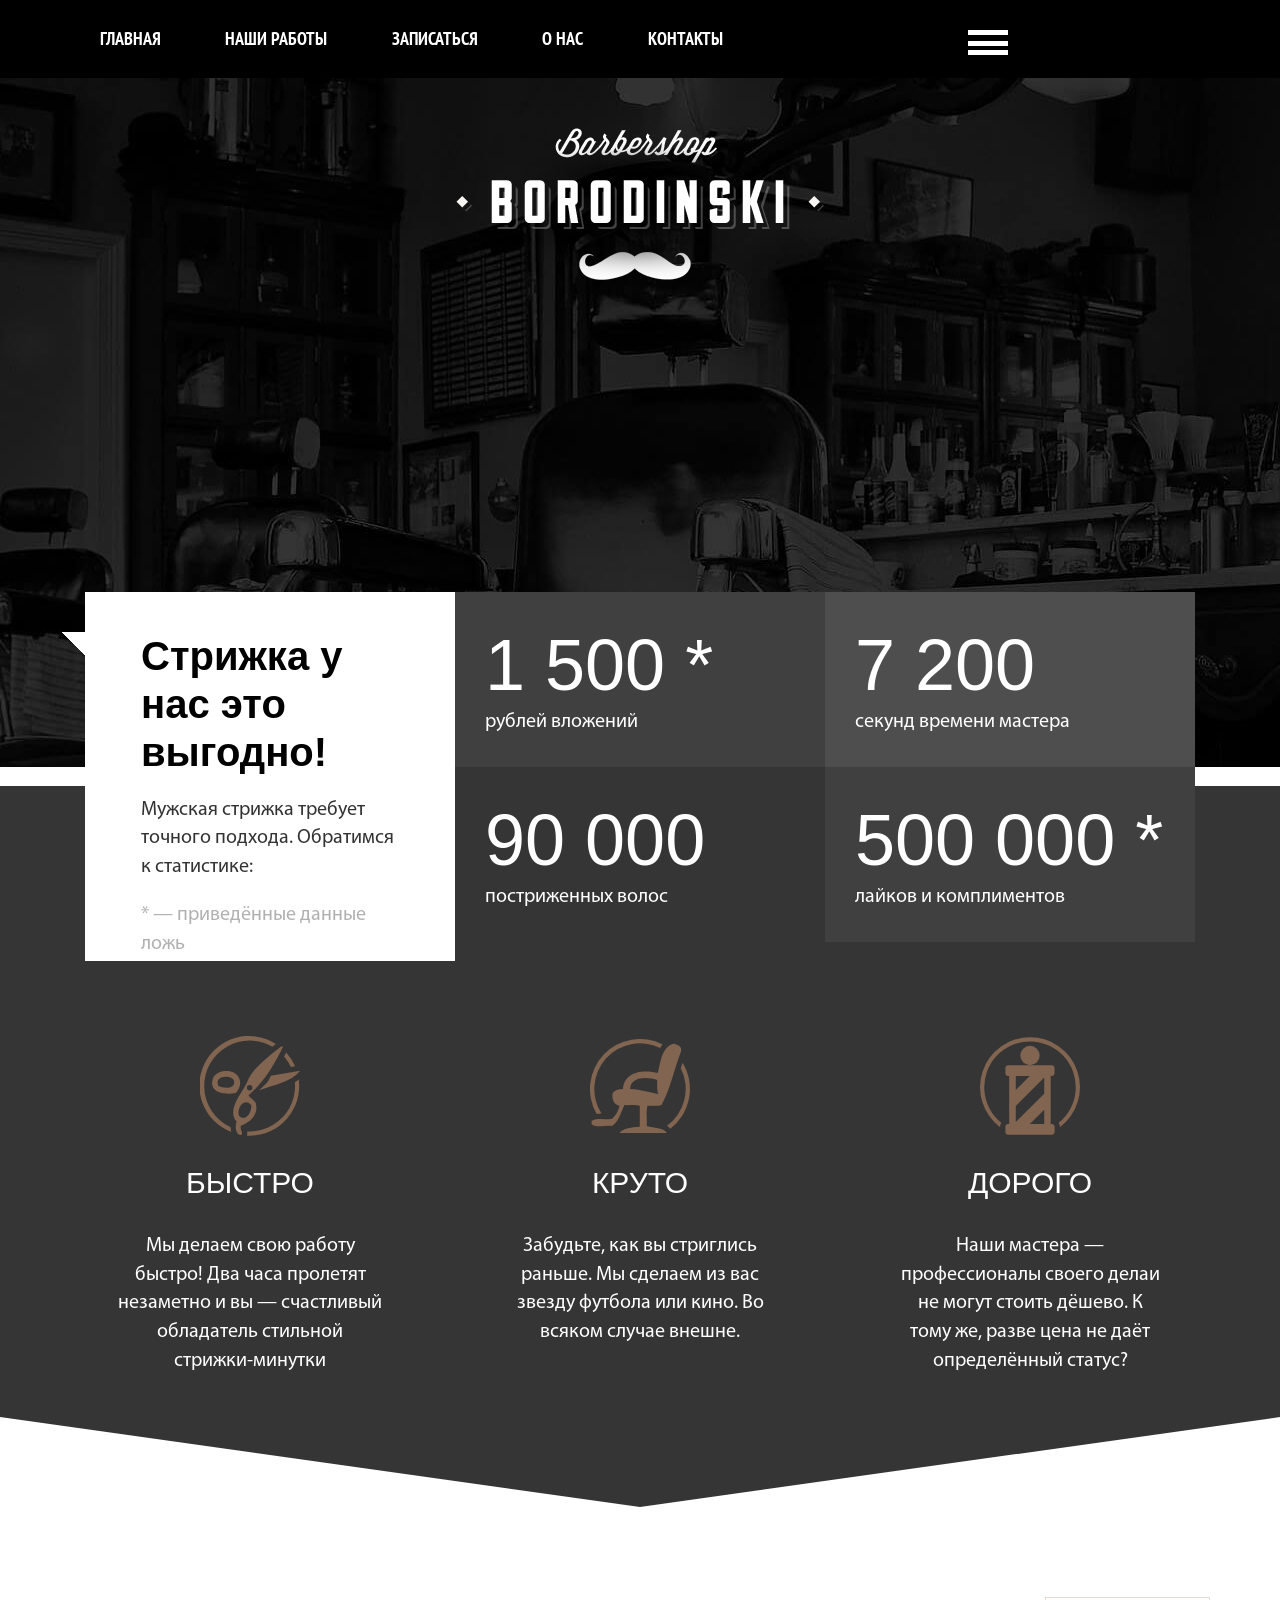
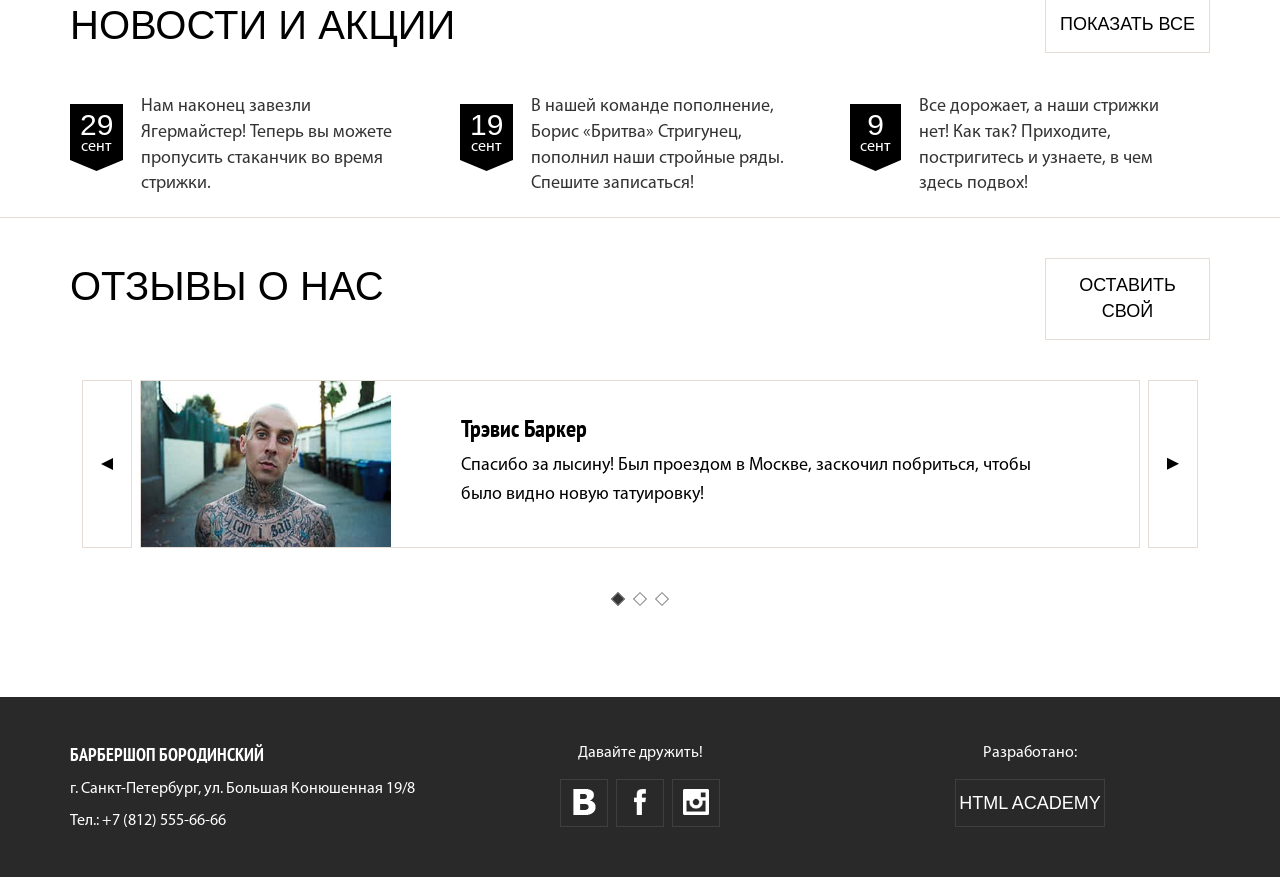
==== commit 2b58610e: "progres 17.06" ====
--- a/index.html
+++ b/index.html
@@ -14,6 +14,8 @@
 	<script src="libs/jquery-3.1.1.min.js"></script> 
 </head>
 <body>
+
+    <div class="black-block-close"></div>
   
     <header>
         
@@ -23,7 +25,12 @@
 				<div class="row">
 					<div class="col-xs-12 col-sm-10 col-md-10">
 					
+					    
+					
 						<nav>
+						
+						    <span type="button" class="but-menu"></span>
+						
 							<ul class="main-menu">
 								<li><a href="#">Главная</a></li>
 								<li><a href="#">Наши работы</a></li>
@@ -35,9 +42,11 @@
 					
 					
 					</div>
+					
+					
 					<div class="col-xs-12 col-sm-2 col-md-2">
 					
-					    <button class="but click-popap">Вход</button>
+					   <!-- <button class="but click-popap">Вход</button> -->
 						
 						
 						<div class="modal-close">
--- a/css/style.css
+++ b/css/style.css
@@ -119,6 +119,69 @@
 
 .owl-dots {
   margin-top: 40px; }
+
+.but-menu {
+  /*
+    position: absolute;
+    display: inline-block;
+    width: 2.25em;
+    height: 0.8em;
+    border-top: 0.2em solid #fff;
+    border-bottom: 0.2em solid #fff;
+    top: 0px;
+    right: 10px;
+    cursor: pointer;
+    transition: .5s;
+    */
+  z-index: 2;
+  position: absolute;
+  right: 22px;
+  top: 10px;
+  display: block;
+  width: 40px;
+  height: 25px;
+  margin: 20px auto;
+  border: none;
+  border-top: 5px solid #fff;
+  border-bottom: 5px solid #fff;
+  cursor: pointer; }
+
+.but-menu:before {
+  content: "";
+  position: absolute;
+  top: 6px;
+  left: 0px;
+  width: 100%;
+  border-top: 5px solid #fff; }
+
+.black-block-open {
+  position: fixed;
+  bottom: 0px;
+  right: 0px;
+  background-color: rgba(0, 0, 0, 0.7);
+  top: 0px;
+  left: 0px;
+  z-index: 1;
+  overflow-y: scroll;
+  text-align: center; }
+
+/*
+.but-menu:before {
+    content: "";
+    position: absolute;
+    top: 0.3em;
+    left: 0px;
+    width: 100%;
+    border-top: 0.2em solid #fff;
+}
+*/
+body {
+  position: relative;
+  overflow1: hidden; }
+
+nav {
+  min-height1: 100px;
+  background-color1: red; }
 
 body .owl-dots .owl-dot {
   border-radius: 0px;
@@ -476,6 +539,20 @@
 
 @media only screen and (max-width: 768px) {
   .main-menu {
+    display1: none;
+    position: fixed;
+    height: auto;
+    left: -100%;
+    width: 100%;
+    background-color: #404040;
+    z-index: 1;
+    text-align: center;
+    padding-top: 30px; }
+  .main-menu li {
+    display: block; }
+  .main-menu li a {
+    padding: 20px 0px; }
+  .main-menu li a:hover::after {
     display: none; }
   .but {
     float: right; }
@@ -519,4 +596,35 @@
   .news .new-data span:first-child {
     display: inline-block; }
   .news .new-data::before {
-    background-image: url("../img/Vector_Smart_Object3.svg"); } }
+    background-image: url("../img/Vector_Smart_Object3.svg");
+    width: 10px;
+    height: 100%;
+    left: auto;
+    right: -10px;
+    top: 0px;
+    bottom: auto; }
+  .news .once-new {
+    padding-bottom: 12px; }
+  .number .nub-text::before {
+    display: none; } }
+
+@media only screen and (max-width: 480px) {
+  .parent-logo img {
+    width: 100%; }
+  .number .nub-text h3 {
+    font-size: 26px; }
+  .number .nub-text p {
+    font-size: 16px; }
+  .number .nub-text span {
+    font-size: 14px; }
+  .paren-info p {
+    padding: 2px 4px;
+    font-size: 16px; }
+  .news .new p {
+    font-size: 16px; }
+  .news-title {
+    font-size: 32px; }
+  .slider .slide-text {
+    padding: 0px 18px; }
+  .wrap-logo {
+    background-size: cover; } }
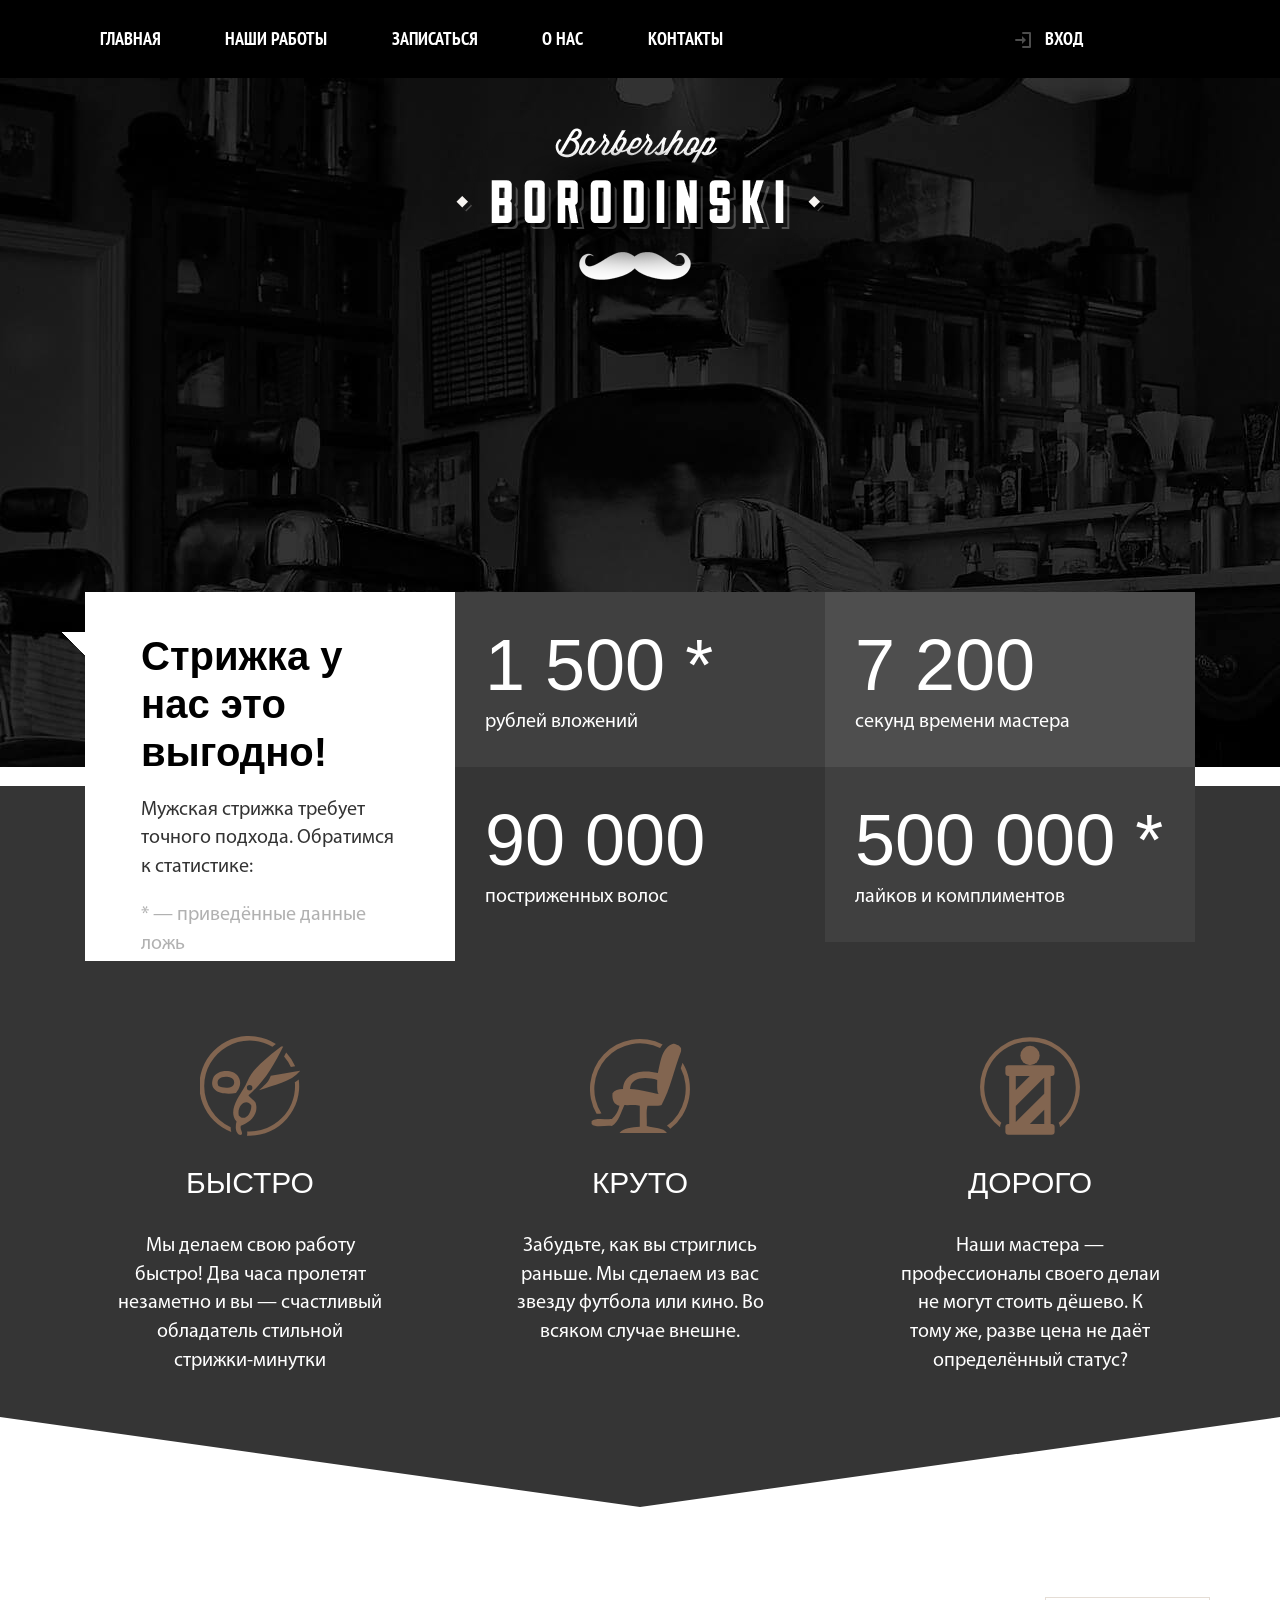
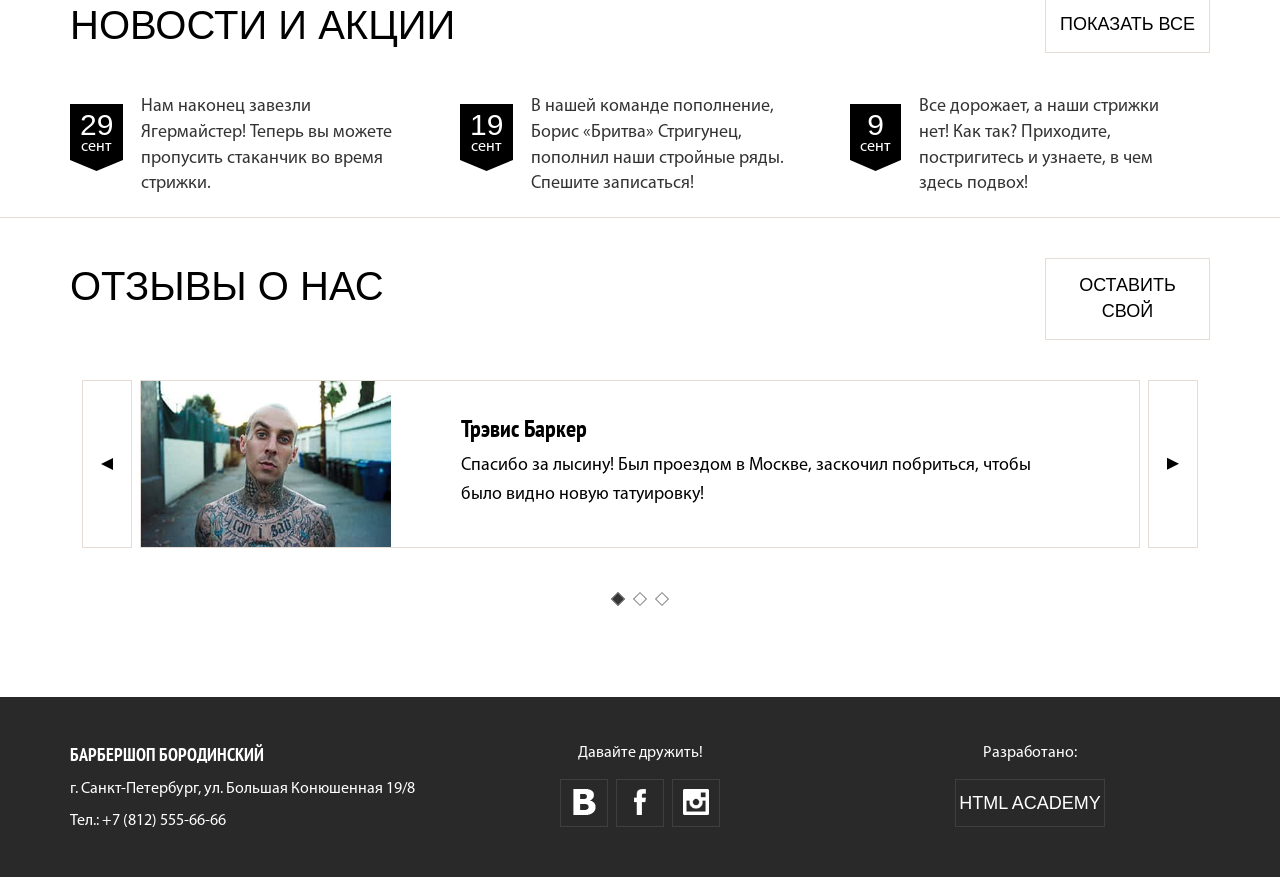
==== commit 9c9dc525: "adaptive" ====
--- a/index.html
+++ b/index.html
@@ -23,7 +23,7 @@
 		
 			<div class="container">
 				<div class="row">
-					<div class="col-xs-12 col-sm-10 col-md-10">
+					<div class="col-xs-12 col-sm-12 col-md-10">
 					
 					    
 					
@@ -44,9 +44,9 @@
 					</div>
 					
 					
-					<div class="col-xs-12 col-sm-2 col-md-2">
-					
-					   <!-- <button class="but click-popap">Вход</button> -->
+					<div class="col-xs-12 col-sm-12 col-md-2">
+					
+					   <button class="but click-popap">Вход</button>
 						
 						
 						<div class="modal-close">
--- a/css/style.css
+++ b/css/style.css
@@ -137,7 +137,7 @@
   position: absolute;
   right: 22px;
   top: 10px;
-  display: block;
+  display: none;
   width: 40px;
   height: 25px;
   margin: 20px auto;
@@ -548,6 +548,11 @@
     z-index: 1;
     text-align: center;
     padding-top: 30px; }
+  .but-menu {
+    display: block; }
+  body .but {
+    float: none;
+    margin-left: 26px; }
   .main-menu li {
     display: block; }
   .main-menu li a {
